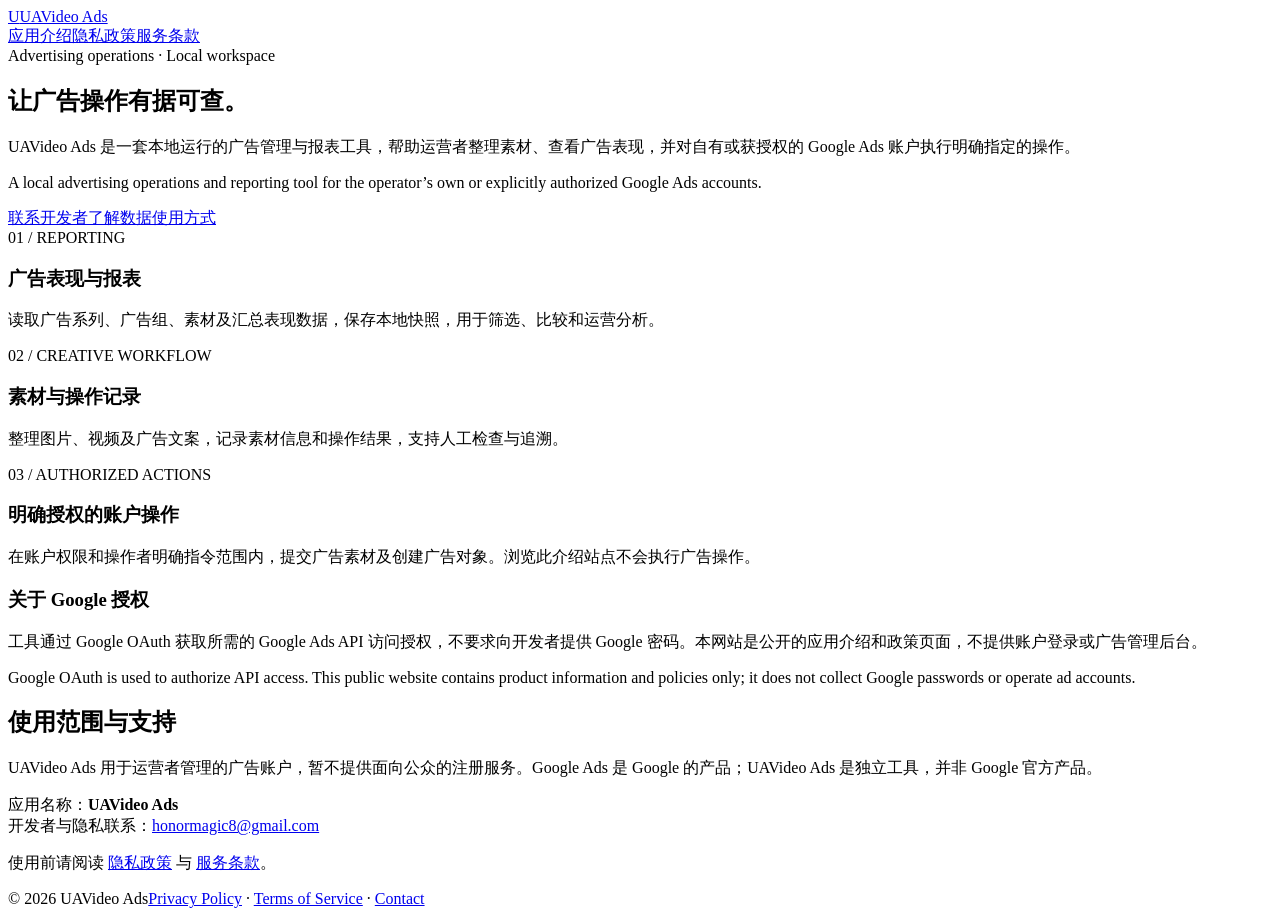
==== index.html @ 0b9f52dc "Initialize UAVideo Ads website" ====
<!doctype html>
<html lang="zh-CN"><head><meta charset="utf-8"><meta name="viewport" content="width=device-width,initial-scale=1"><meta name="description" content="UAVideo Ads 是面向运营者自有或获授权 Google Ads 账户的本地广告管理与报表工具。了解功能、数据使用与联系信息。"><title>UAVideo Ads — 广告管理与报表工具</title><link rel="stylesheet" href="style.css"></head>
<body><header><div class="wrap"><a class="brand" href="./"><span aria-hidden="true">U</span>UAVideo Ads</a><nav aria-label="主导航"><a href="./" aria-current="page">应用介绍</a><a href="privacy.html">隐私政策</a><a href="terms.html">服务条款</a></nav></div></header>
<main><div class="wrap"><section class="hero"><div class="eyebrow">Advertising operations · Local workspace</div><h1>让广告操作有据可查。</h1><p class="lead">UAVideo Ads 是一套本地运行的广告管理与报表工具，帮助运营者整理素材、查看广告表现，并对自有或获授权的 Google Ads 账户执行明确指定的操作。</p><p class="en" lang="en">A local advertising operations and reporting tool for the operator’s own or explicitly authorized Google Ads accounts.</p><div class="actions"><a class="button primary" href="mailto:honormagic8@gmail.com">联系开发者</a><a class="button" href="privacy.html">了解数据使用方式</a></div></section>
<div class="grid"><section class="card"><span class="number">01 / REPORTING</span><h3>广告表现与报表</h3><p>读取广告系列、广告组、素材及汇总表现数据，保存本地快照，用于筛选、比较和运营分析。</p></section><section class="card"><span class="number">02 / CREATIVE WORKFLOW</span><h3>素材与操作记录</h3><p>整理图片、视频及广告文案，记录素材信息和操作结果，支持人工检查与追溯。</p></section><section class="card"><span class="number">03 / AUTHORIZED ACTIONS</span><h3>明确授权的账户操作</h3><p>在账户权限和操作者明确指令范围内，提交广告素材及创建广告对象。浏览此介绍站点不会执行广告操作。</p></section></div>
<section class="note"><h3>关于 Google 授权</h3><p>工具通过 Google OAuth 获取所需的 Google Ads API 访问授权，不要求向开发者提供 Google 密码。本网站是公开的应用介绍和政策页面，不提供账户登录或广告管理后台。</p><p class="en" lang="en">Google OAuth is used to authorize API access. This public website contains product information and policies only; it does not collect Google passwords or operate ad accounts.</p></section>
<section><h2>使用范围与支持</h2><p>UAVideo Ads 用于运营者管理的广告账户，暂不提供面向公众的注册服务。Google Ads 是 Google 的产品；UAVideo Ads 是独立工具，并非 Google 官方产品。</p><p>应用名称：<strong>UAVideo Ads</strong><br>开发者与隐私联系：<a href="mailto:honormagic8@gmail.com">honormagic8@gmail.com</a></p><p>使用前请阅读 <a href="privacy.html">隐私政策</a> 与 <a href="terms.html">服务条款</a>。</p></section></div></main>
<footer><div class="wrap"><span>© 2026 UAVideo Ads</span><span><a href="privacy.html">Privacy Policy</a> · <a href="terms.html">Terms of Service</a> · <a href="mailto:honormagic8@gmail.com">Contact</a></span></div></footer></body></html>
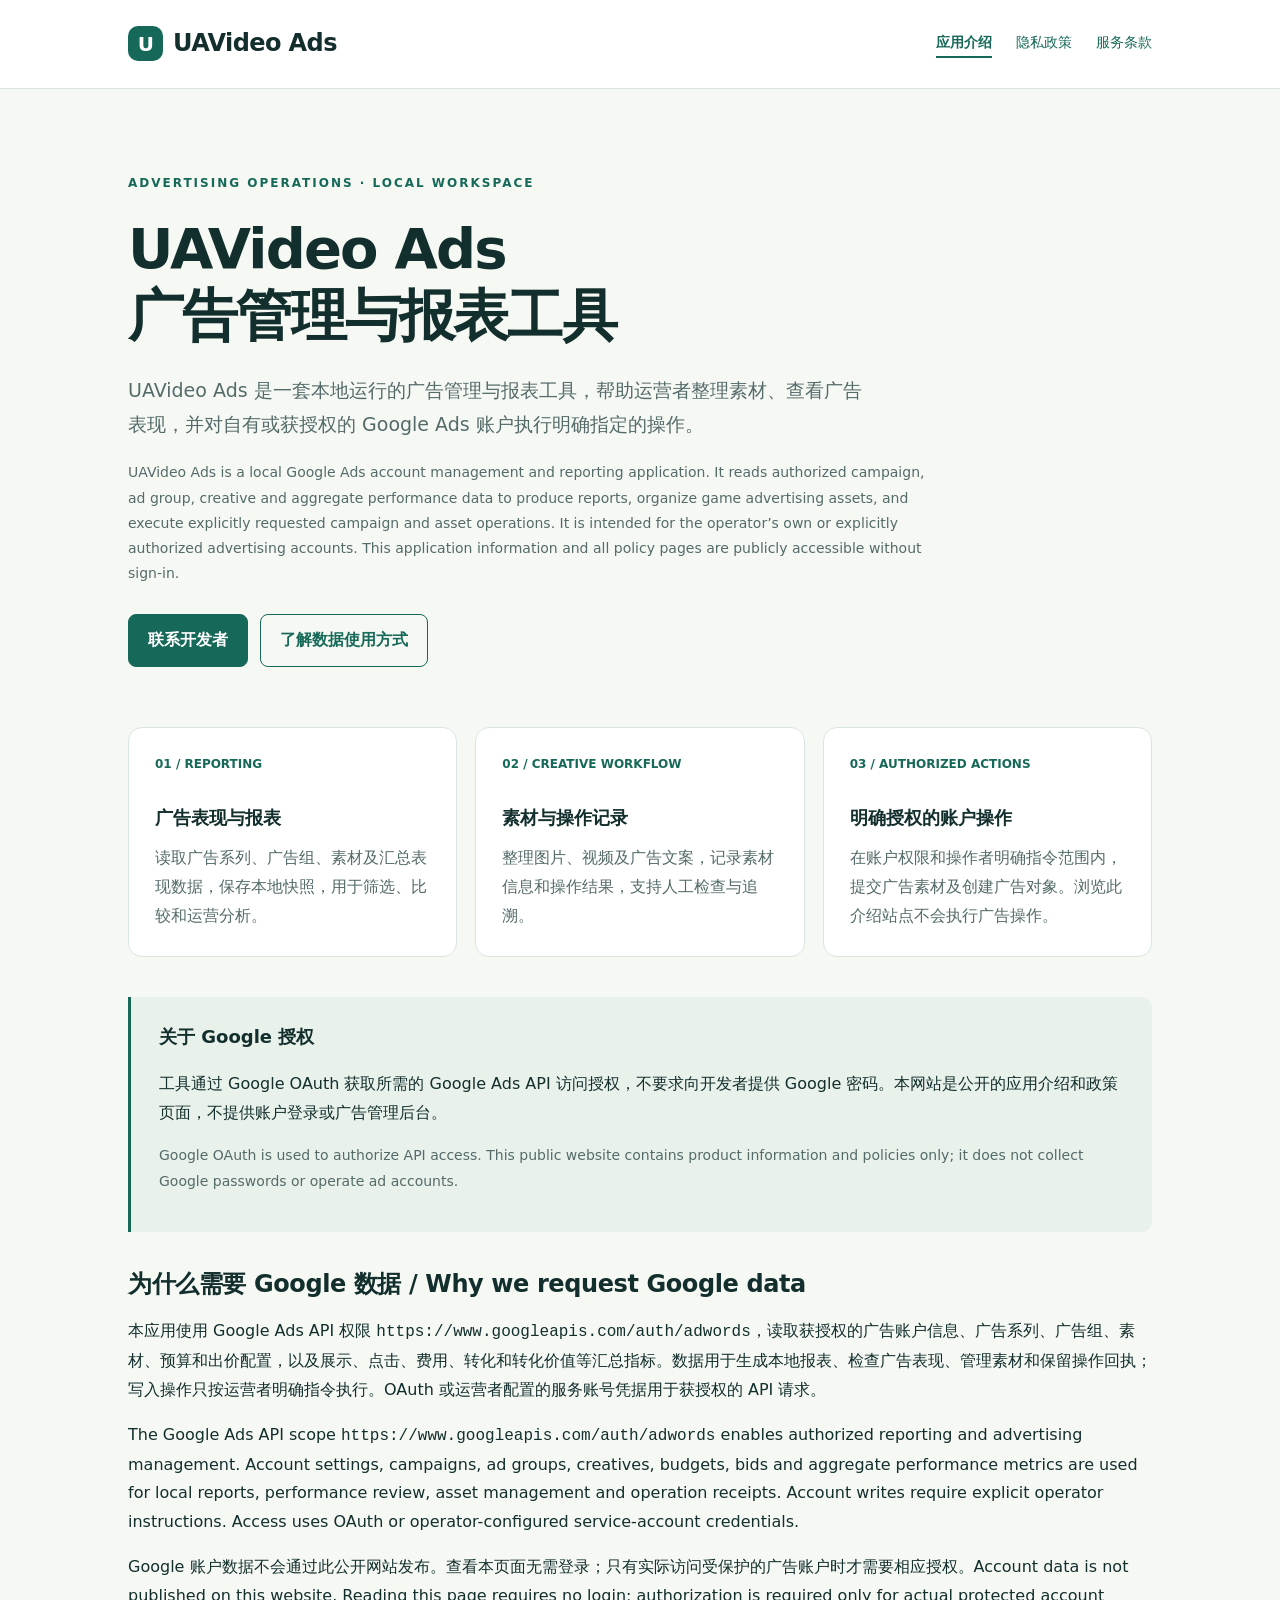
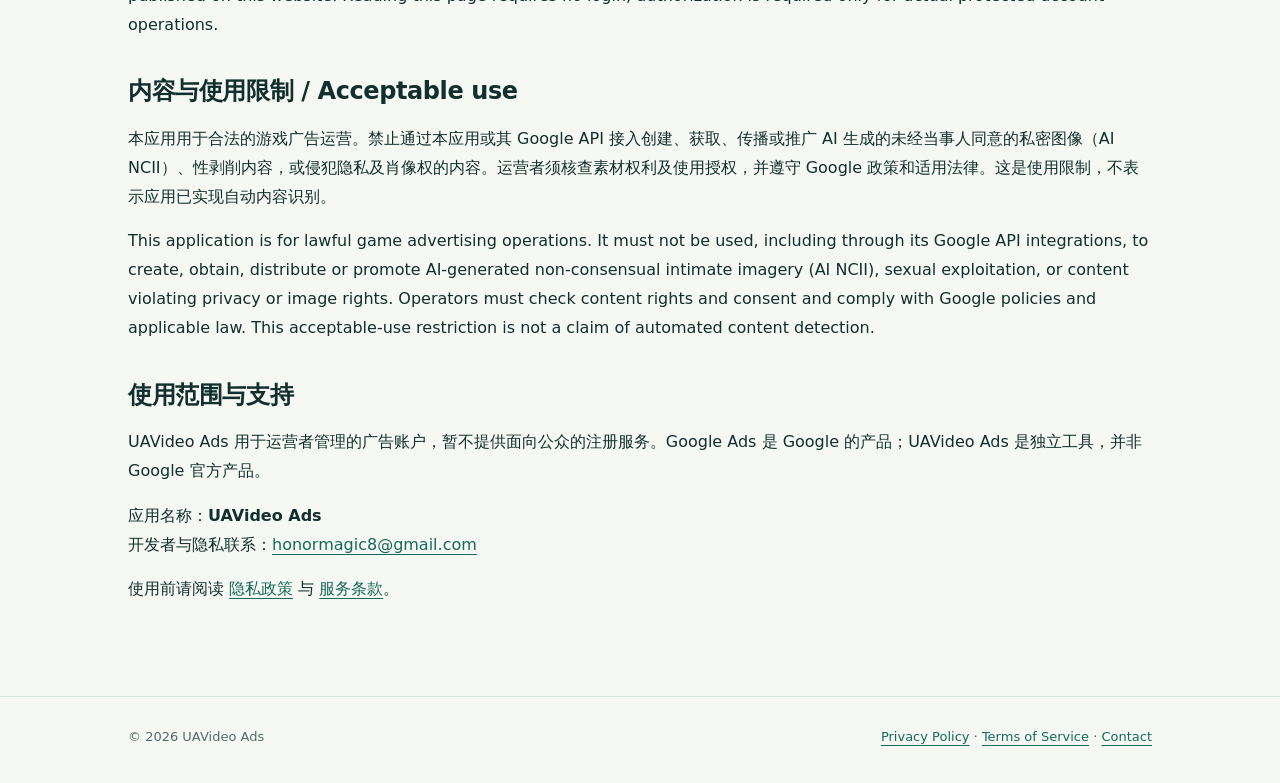
==== commit 29e7b238: "Clarify app purpose and privacy controls; add Google verification file" ====
--- a/index.html
+++ b/index.html
@@ -1,8 +1,10 @@
 <!doctype html>
 <html lang="zh-CN"><head><meta charset="utf-8"><meta name="viewport" content="width=device-width,initial-scale=1"><meta name="description" content="UAVideo Ads 是面向运营者自有或获授权 Google Ads 账户的本地广告管理与报表工具。了解功能、数据使用与联系信息。"><title>UAVideo Ads — 广告管理与报表工具</title><link rel="stylesheet" href="style.css"></head>
 <body><header><div class="wrap"><a class="brand" href="./"><span aria-hidden="true">U</span>UAVideo Ads</a><nav aria-label="主导航"><a href="./" aria-current="page">应用介绍</a><a href="privacy.html">隐私政策</a><a href="terms.html">服务条款</a></nav></div></header>
-<main><div class="wrap"><section class="hero"><div class="eyebrow">Advertising operations · Local workspace</div><h1>让广告操作有据可查。</h1><p class="lead">UAVideo Ads 是一套本地运行的广告管理与报表工具，帮助运营者整理素材、查看广告表现，并对自有或获授权的 Google Ads 账户执行明确指定的操作。</p><p class="en" lang="en">A local advertising operations and reporting tool for the operator’s own or explicitly authorized Google Ads accounts.</p><div class="actions"><a class="button primary" href="mailto:honormagic8@gmail.com">联系开发者</a><a class="button" href="privacy.html">了解数据使用方式</a></div></section>
+<main><div class="wrap"><section class="hero"><div class="eyebrow">Advertising operations · Local workspace</div><h1>UAVideo Ads<br>广告管理与报表工具</h1><p class="lead">UAVideo Ads 是一套本地运行的广告管理与报表工具，帮助运营者整理素材、查看广告表现，并对自有或获授权的 Google Ads 账户执行明确指定的操作。</p><p class="en" lang="en">UAVideo Ads is a local Google Ads account management and reporting application. It reads authorized campaign, ad group, creative and aggregate performance data to produce reports, organize game advertising assets, and execute explicitly requested campaign and asset operations. It is intended for the operator’s own or explicitly authorized advertising accounts. This application information and all policy pages are publicly accessible without sign-in.</p><div class="actions"><a class="button primary" href="mailto:honormagic8@gmail.com">联系开发者</a><a class="button" href="privacy.html">了解数据使用方式</a></div></section>
 <div class="grid"><section class="card"><span class="number">01 / REPORTING</span><h3>广告表现与报表</h3><p>读取广告系列、广告组、素材及汇总表现数据，保存本地快照，用于筛选、比较和运营分析。</p></section><section class="card"><span class="number">02 / CREATIVE WORKFLOW</span><h3>素材与操作记录</h3><p>整理图片、视频及广告文案，记录素材信息和操作结果，支持人工检查与追溯。</p></section><section class="card"><span class="number">03 / AUTHORIZED ACTIONS</span><h3>明确授权的账户操作</h3><p>在账户权限和操作者明确指令范围内，提交广告素材及创建广告对象。浏览此介绍站点不会执行广告操作。</p></section></div>
 <section class="note"><h3>关于 Google 授权</h3><p>工具通过 Google OAuth 获取所需的 Google Ads API 访问授权，不要求向开发者提供 Google 密码。本网站是公开的应用介绍和政策页面，不提供账户登录或广告管理后台。</p><p class="en" lang="en">Google OAuth is used to authorize API access. This public website contains product information and policies only; it does not collect Google passwords or operate ad accounts.</p></section>
+<section id="data-purpose"><h2>为什么需要 Google 数据 / Why we request Google data</h2><p>本应用使用 Google Ads API 权限 <code>https://www.googleapis.com/auth/adwords</code>，读取获授权的广告账户信息、广告系列、广告组、素材、预算和出价配置，以及展示、点击、费用、转化和转化价值等汇总指标。数据用于生成本地报表、检查广告表现、管理素材和保留操作回执；写入操作只按运营者明确指令执行。OAuth 或运营者配置的服务账号凭据用于获授权的 API 请求。</p><p lang="en">The Google Ads API scope <code>https://www.googleapis.com/auth/adwords</code> enables authorized reporting and advertising management. Account settings, campaigns, ad groups, creatives, budgets, bids and aggregate performance metrics are used for local reports, performance review, asset management and operation receipts. Account writes require explicit operator instructions. Access uses OAuth or operator-configured service-account credentials.</p><p>Google 账户数据不会通过此公开网站发布。查看本页面无需登录；只有实际访问受保护的广告账户时才需要相应授权。<span lang="en">Account data is not published on this website. Reading this page requires no login; authorization is required only for actual protected account operations.</span></p></section>
+<section id="acceptable-use"><h2>内容与使用限制 / Acceptable use</h2><p>本应用用于合法的游戏广告运营。禁止通过本应用或其 Google API 接入创建、获取、传播或推广 AI 生成的未经当事人同意的私密图像（AI NCII）、性剥削内容，或侵犯隐私及肖像权的内容。运营者须核查素材权利及使用授权，并遵守 Google 政策和适用法律。这是使用限制，不表示应用已实现自动内容识别。</p><p lang="en">This application is for lawful game advertising operations. It must not be used, including through its Google API integrations, to create, obtain, distribute or promote AI-generated non-consensual intimate imagery (AI NCII), sexual exploitation, or content violating privacy or image rights. Operators must check content rights and consent and comply with Google policies and applicable law. This acceptable-use restriction is not a claim of automated content detection.</p></section>
 <section><h2>使用范围与支持</h2><p>UAVideo Ads 用于运营者管理的广告账户，暂不提供面向公众的注册服务。Google Ads 是 Google 的产品；UAVideo Ads 是独立工具，并非 Google 官方产品。</p><p>应用名称：<strong>UAVideo Ads</strong><br>开发者与隐私联系：<a href="mailto:honormagic8@gmail.com">honormagic8@gmail.com</a></p><p>使用前请阅读 <a href="privacy.html">隐私政策</a> 与 <a href="terms.html">服务条款</a>。</p></section></div></main>
 <footer><div class="wrap"><span>© 2026 UAVideo Ads</span><span><a href="privacy.html">Privacy Policy</a> · <a href="terms.html">Terms of Service</a> · <a href="mailto:honormagic8@gmail.com">Contact</a></span></div></footer></body></html>
--- a/style.css
+++ b/style.css
@@ -0,0 +1 @@
+:root{color-scheme:light;--ink:#132f2d;--muted:#546b69;--green:#166958;--line:#d9e5e1;--paper:#f6f8f4}*{box-sizing:border-box}body{margin:0;background:var(--paper);color:var(--ink);font:16px/1.8 system-ui,-apple-system,BlinkMacSystemFont,"Segoe UI","Microsoft YaHei",sans-serif}a{color:var(--green);text-underline-offset:4px}a:hover{text-decoration-thickness:2px}a:focus-visible{outline:3px solid #e8a33c;outline-offset:5px}.wrap{max-width:1080px;margin:auto;padding:0 28px}header{border-bottom:1px solid var(--line);background:#fff}header .wrap{display:flex;align-items:center;justify-content:space-between;gap:24px;min-height:88px}.brand{font-weight:760;letter-spacing:-.6px;text-decoration:none;font-size:24px;color:var(--ink)}.brand span{display:inline-grid;place-items:center;background:var(--green);color:white;width:35px;height:35px;border-radius:10px;font-size:20px;margin-right:10px}nav{display:flex;gap:24px;flex-wrap:wrap}nav a{font-size:14px;text-decoration:none}nav a[aria-current=page]{font-weight:750;border-bottom:2px solid var(--green)}main{padding:64px 0 76px}.eyebrow{letter-spacing:2px;font-size:12px;font-weight:750;color:var(--green);text-transform:uppercase}.hero{padding:20px 0 40px;max-width:800px}h1{font-size:clamp(34px,5vw,56px);letter-spacing:-1.8px;line-height:1.2;margin:20px 0 24px}h2{font-size:24px;line-height:1.4;margin:36px 0 12px;letter-spacing:-.4px}h3{font-size:18px;margin:0 0 10px}.lead{font-size:19px;color:var(--muted);max-width:740px}.en{color:var(--muted);font-size:14px}.actions{display:flex;gap:12px;flex-wrap:wrap;margin-top:28px}.button{display:inline-block;padding:11px 19px;border-radius:8px;border:1px solid var(--green);text-decoration:none;font-weight:650}.button.primary{background:var(--green);color:white}.grid{display:grid;grid-template-columns:repeat(3,1fr);gap:18px;margin:20px 0 40px}.card{background:white;border:1px solid var(--line);border-radius:14px;padding:26px}.card .number{color:var(--green);font-size:12px;font-weight:750;display:block;margin-bottom:26px}.card p{margin:0;color:var(--muted)}.note{padding:24px 28px;border-left:3px solid var(--green);background:#e9f1eb;border-radius:0 10px 10px 0}.document{max-width:800px}.document h1{font-size:42px}.document section{margin:32px 0}.document p{margin:10px 0}.document ul{padding-left:24px}footer{border-top:1px solid var(--line);padding:28px 0 36px;font-size:13px;color:var(--muted)}footer .wrap{display:flex;justify-content:space-between;gap:16px;flex-wrap:wrap}.meta{font-size:13px;color:var(--muted)}@media(max-width:680px){.wrap{padding:0 20px}header .wrap{align-items:flex-start;flex-direction:column;gap:12px;padding-top:18px;padding-bottom:18px}nav{gap:18px}main{padding:30px 0 48px}.hero{padding-top:8px}.grid{grid-template-columns:1fr}.card .number{margin-bottom:12px}.document h1{font-size:34px}.lead{font-size:17px}}
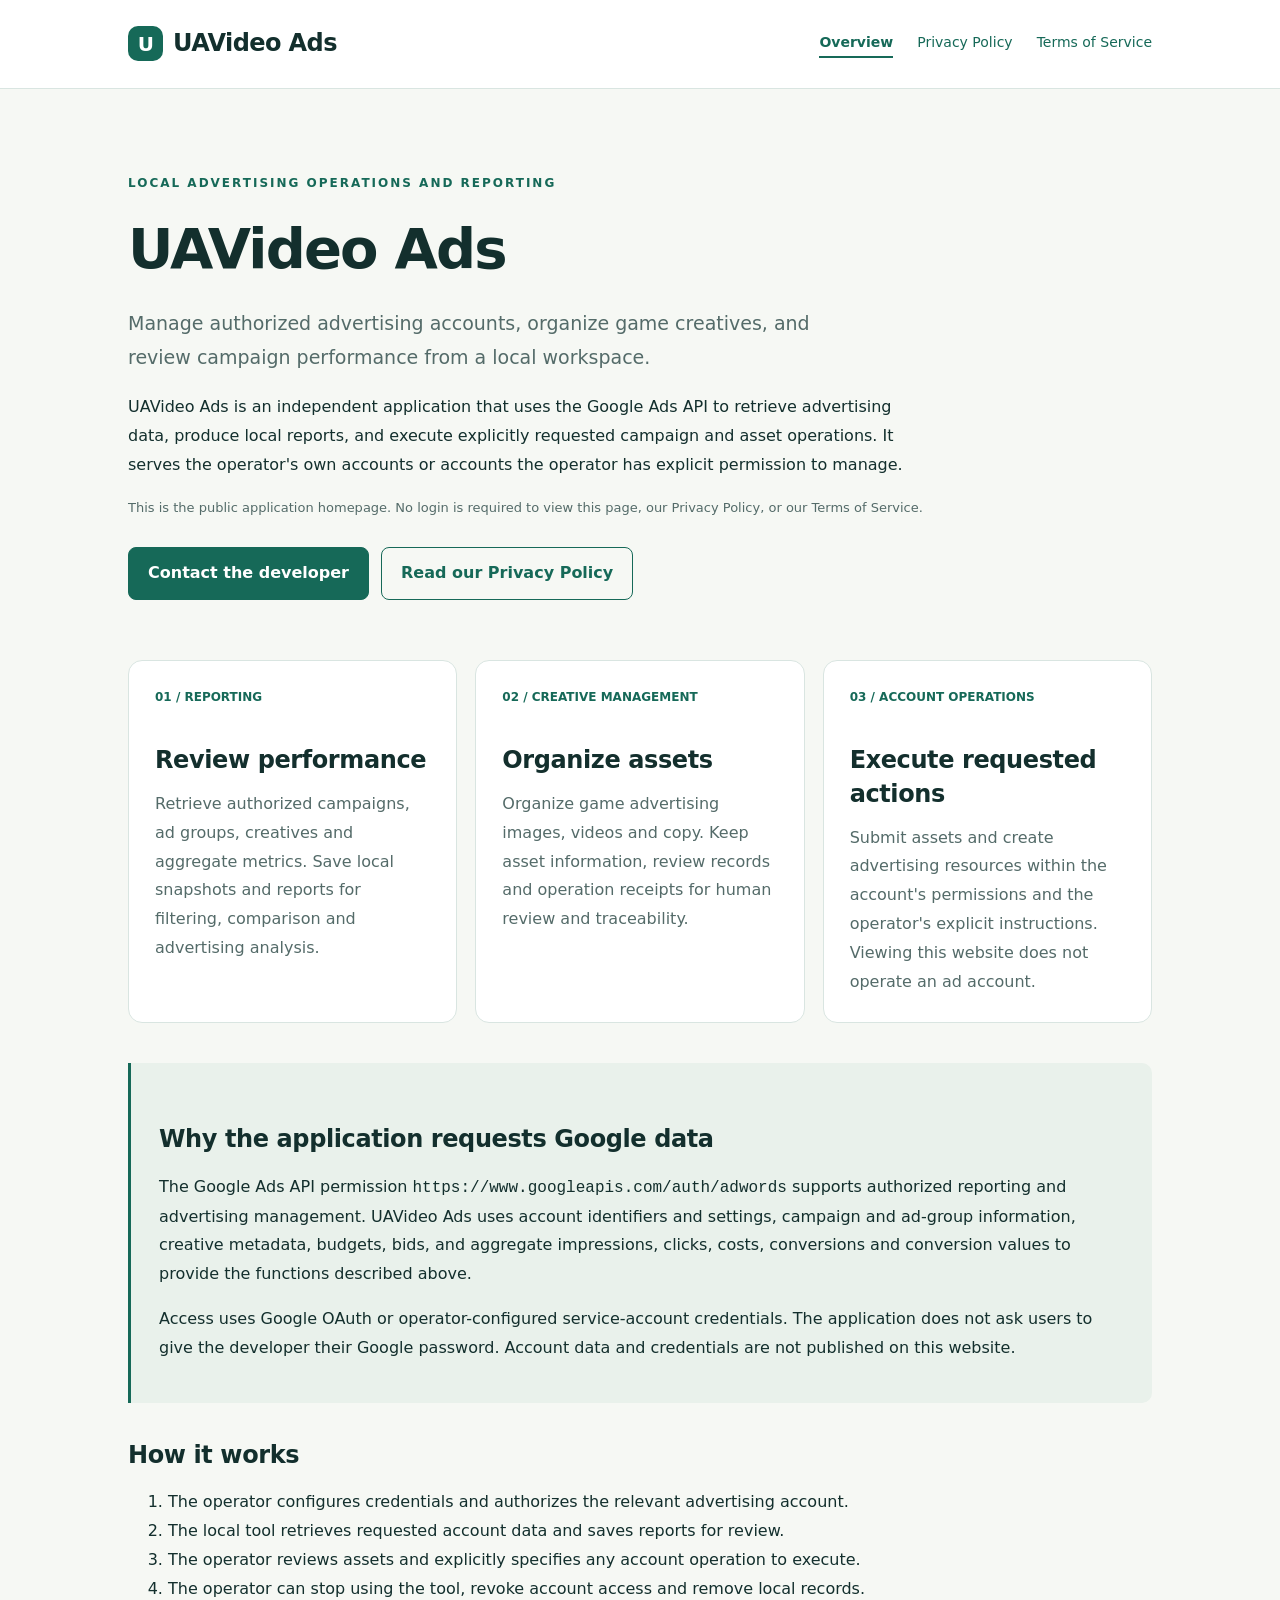
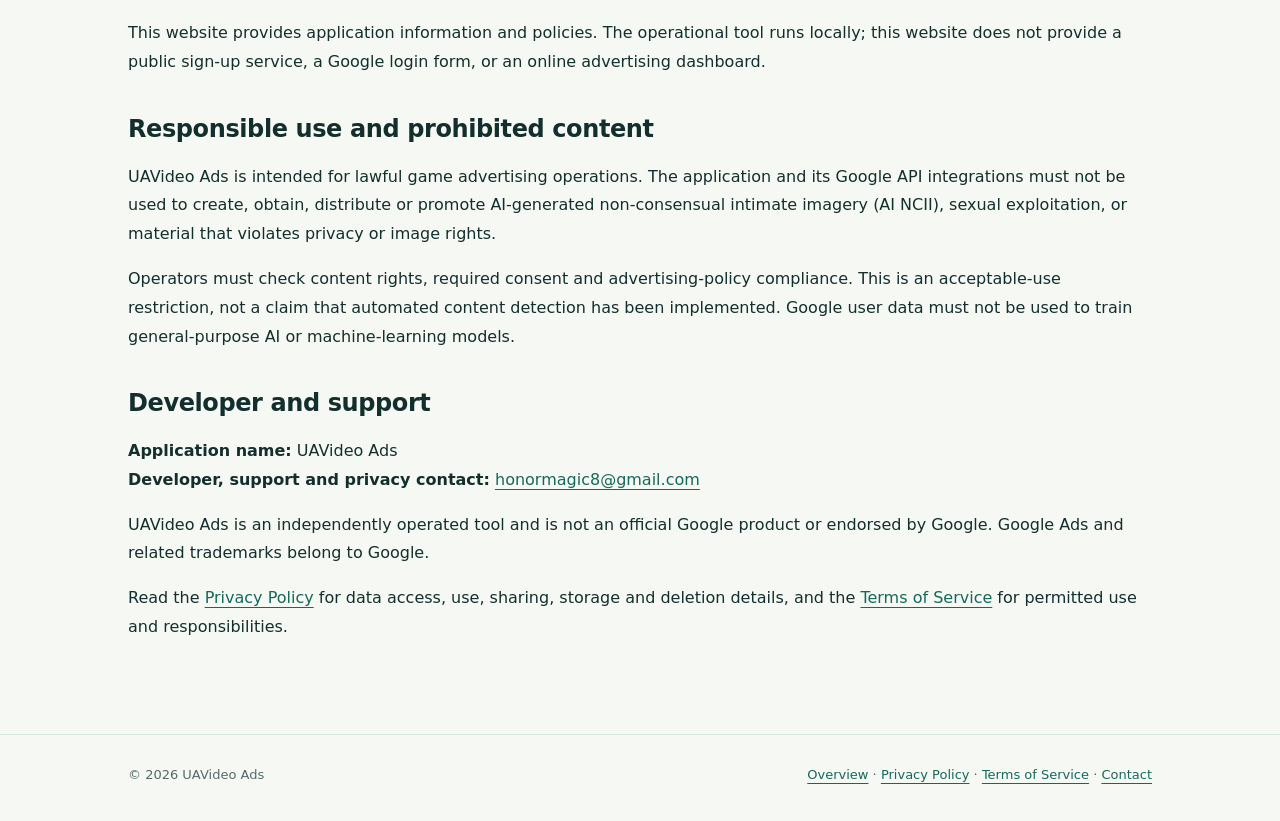
==== commit dc85a9ea: "Publish English-only application overview, privacy policy and terms" ====
--- a/index.html
+++ b/index.html
@@ -1,10 +1,34 @@
 <!doctype html>
-<html lang="zh-CN"><head><meta charset="utf-8"><meta name="viewport" content="width=device-width,initial-scale=1"><meta name="description" content="UAVideo Ads 是面向运营者自有或获授权 Google Ads 账户的本地广告管理与报表工具。了解功能、数据使用与联系信息。"><title>UAVideo Ads — 广告管理与报表工具</title><link rel="stylesheet" href="style.css"></head>
-<body><header><div class="wrap"><a class="brand" href="./"><span aria-hidden="true">U</span>UAVideo Ads</a><nav aria-label="主导航"><a href="./" aria-current="page">应用介绍</a><a href="privacy.html">隐私政策</a><a href="terms.html">服务条款</a></nav></div></header>
-<main><div class="wrap"><section class="hero"><div class="eyebrow">Advertising operations · Local workspace</div><h1>UAVideo Ads<br>广告管理与报表工具</h1><p class="lead">UAVideo Ads 是一套本地运行的广告管理与报表工具，帮助运营者整理素材、查看广告表现，并对自有或获授权的 Google Ads 账户执行明确指定的操作。</p><p class="en" lang="en">UAVideo Ads is a local Google Ads account management and reporting application. It reads authorized campaign, ad group, creative and aggregate performance data to produce reports, organize game advertising assets, and execute explicitly requested campaign and asset operations. It is intended for the operator’s own or explicitly authorized advertising accounts. This application information and all policy pages are publicly accessible without sign-in.</p><div class="actions"><a class="button primary" href="mailto:honormagic8@gmail.com">联系开发者</a><a class="button" href="privacy.html">了解数据使用方式</a></div></section>
-<div class="grid"><section class="card"><span class="number">01 / REPORTING</span><h3>广告表现与报表</h3><p>读取广告系列、广告组、素材及汇总表现数据，保存本地快照，用于筛选、比较和运营分析。</p></section><section class="card"><span class="number">02 / CREATIVE WORKFLOW</span><h3>素材与操作记录</h3><p>整理图片、视频及广告文案，记录素材信息和操作结果，支持人工检查与追溯。</p></section><section class="card"><span class="number">03 / AUTHORIZED ACTIONS</span><h3>明确授权的账户操作</h3><p>在账户权限和操作者明确指令范围内，提交广告素材及创建广告对象。浏览此介绍站点不会执行广告操作。</p></section></div>
-<section class="note"><h3>关于 Google 授权</h3><p>工具通过 Google OAuth 获取所需的 Google Ads API 访问授权，不要求向开发者提供 Google 密码。本网站是公开的应用介绍和政策页面，不提供账户登录或广告管理后台。</p><p class="en" lang="en">Google OAuth is used to authorize API access. This public website contains product information and policies only; it does not collect Google passwords or operate ad accounts.</p></section>
-<section id="data-purpose"><h2>为什么需要 Google 数据 / Why we request Google data</h2><p>本应用使用 Google Ads API 权限 <code>https://www.googleapis.com/auth/adwords</code>，读取获授权的广告账户信息、广告系列、广告组、素材、预算和出价配置，以及展示、点击、费用、转化和转化价值等汇总指标。数据用于生成本地报表、检查广告表现、管理素材和保留操作回执；写入操作只按运营者明确指令执行。OAuth 或运营者配置的服务账号凭据用于获授权的 API 请求。</p><p lang="en">The Google Ads API scope <code>https://www.googleapis.com/auth/adwords</code> enables authorized reporting and advertising management. Account settings, campaigns, ad groups, creatives, budgets, bids and aggregate performance metrics are used for local reports, performance review, asset management and operation receipts. Account writes require explicit operator instructions. Access uses OAuth or operator-configured service-account credentials.</p><p>Google 账户数据不会通过此公开网站发布。查看本页面无需登录；只有实际访问受保护的广告账户时才需要相应授权。<span lang="en">Account data is not published on this website. Reading this page requires no login; authorization is required only for actual protected account operations.</span></p></section>
-<section id="acceptable-use"><h2>内容与使用限制 / Acceptable use</h2><p>本应用用于合法的游戏广告运营。禁止通过本应用或其 Google API 接入创建、获取、传播或推广 AI 生成的未经当事人同意的私密图像（AI NCII）、性剥削内容，或侵犯隐私及肖像权的内容。运营者须核查素材权利及使用授权，并遵守 Google 政策和适用法律。这是使用限制，不表示应用已实现自动内容识别。</p><p lang="en">This application is for lawful game advertising operations. It must not be used, including through its Google API integrations, to create, obtain, distribute or promote AI-generated non-consensual intimate imagery (AI NCII), sexual exploitation, or content violating privacy or image rights. Operators must check content rights and consent and comply with Google policies and applicable law. This acceptable-use restriction is not a claim of automated content detection.</p></section>
-<section><h2>使用范围与支持</h2><p>UAVideo Ads 用于运营者管理的广告账户，暂不提供面向公众的注册服务。Google Ads 是 Google 的产品；UAVideo Ads 是独立工具，并非 Google 官方产品。</p><p>应用名称：<strong>UAVideo Ads</strong><br>开发者与隐私联系：<a href="mailto:honormagic8@gmail.com">honormagic8@gmail.com</a></p><p>使用前请阅读 <a href="privacy.html">隐私政策</a> 与 <a href="terms.html">服务条款</a>。</p></section></div></main>
-<footer><div class="wrap"><span>© 2026 UAVideo Ads</span><span><a href="privacy.html">Privacy Policy</a> · <a href="terms.html">Terms of Service</a> · <a href="mailto:honormagic8@gmail.com">Contact</a></span></div></footer></body></html>
+<html lang="en">
+<head>
+<meta charset="utf-8">
+<meta name="viewport" content="width=device-width,initial-scale=1">
+<meta name="description" content="UAVideo Ads is a local Google Ads account management and reporting tool for authorized game advertising accounts.">
+<title>UAVideo Ads</title>
+<link rel="stylesheet" href="style.css">
+</head>
+<body>
+<header><div class="wrap"><a class="brand" href="./"><span aria-hidden="true">U</span>UAVideo Ads</a><nav aria-label="Main navigation"><a href="./" aria-current="page">Overview</a><a href="privacy.html">Privacy Policy</a><a href="terms.html">Terms of Service</a></nav></div></header>
+<main><div class="wrap">
+
+<section class="hero">
+<div class="eyebrow">Local advertising operations and reporting</div>
+<h1>UAVideo Ads</h1>
+<p class="lead">Manage authorized advertising accounts, organize game creatives, and review campaign performance from a local workspace.</p>
+<p>UAVideo Ads is an independent application that uses the Google Ads API to retrieve advertising data, produce local reports, and execute explicitly requested campaign and asset operations. It serves the operator's own accounts or accounts the operator has explicit permission to manage.</p>
+<p class="meta">This is the public application homepage. No login is required to view this page, our Privacy Policy, or our Terms of Service.</p>
+<div class="actions"><a class="button primary" href="mailto:honormagic8@gmail.com">Contact the developer</a><a class="button" href="privacy.html">Read our Privacy Policy</a></div>
+</section>
+<div class="grid">
+<section class="card"><span class="number">01 / REPORTING</span><h2>Review performance</h2><p>Retrieve authorized campaigns, ad groups, creatives and aggregate metrics. Save local snapshots and reports for filtering, comparison and advertising analysis.</p></section>
+<section class="card"><span class="number">02 / CREATIVE MANAGEMENT</span><h2>Organize assets</h2><p>Organize game advertising images, videos and copy. Keep asset information, review records and operation receipts for human review and traceability.</p></section>
+<section class="card"><span class="number">03 / ACCOUNT OPERATIONS</span><h2>Execute requested actions</h2><p>Submit assets and create advertising resources within the account's permissions and the operator's explicit instructions. Viewing this website does not operate an ad account.</p></section>
+</div>
+<section class="note"><h2>Why the application requests Google data</h2><p>The Google Ads API permission <code>https://www.googleapis.com/auth/adwords</code> supports authorized reporting and advertising management. UAVideo Ads uses account identifiers and settings, campaign and ad-group information, creative metadata, budgets, bids, and aggregate impressions, clicks, costs, conversions and conversion values to provide the functions described above.</p><p>Access uses Google OAuth or operator-configured service-account credentials. The application does not ask users to give the developer their Google password. Account data and credentials are not published on this website.</p></section>
+<section><h2>How it works</h2><ol><li>The operator configures credentials and authorizes the relevant advertising account.</li><li>The local tool retrieves requested account data and saves reports for review.</li><li>The operator reviews assets and explicitly specifies any account operation to execute.</li><li>The operator can stop using the tool, revoke account access and remove local records.</li></ol><p>This website provides application information and policies. The operational tool runs locally; this website does not provide a public sign-up service, a Google login form, or an online advertising dashboard.</p></section>
+<section><h2>Responsible use and prohibited content</h2><p>UAVideo Ads is intended for lawful game advertising operations. The application and its Google API integrations must not be used to create, obtain, distribute or promote AI-generated non-consensual intimate imagery (AI NCII), sexual exploitation, or material that violates privacy or image rights.</p><p>Operators must check content rights, required consent and advertising-policy compliance. This is an acceptable-use restriction, not a claim that automated content detection has been implemented. Google user data must not be used to train general-purpose AI or machine-learning models.</p></section>
+<section><h2>Developer and support</h2><p><strong>Application name:</strong> UAVideo Ads<br><strong>Developer, support and privacy contact:</strong> <a href="mailto:honormagic8@gmail.com">honormagic8@gmail.com</a></p><p>UAVideo Ads is an independently operated tool and is not an official Google product or endorsed by Google. Google Ads and related trademarks belong to Google.</p><p>Read the <a href="privacy.html">Privacy Policy</a> for data access, use, sharing, storage and deletion details, and the <a href="terms.html">Terms of Service</a> for permitted use and responsibilities.</p></section>
+
+</div></main>
+<footer><div class="wrap"><span>&copy; 2026 UAVideo Ads</span><span><a href="./">Overview</a> &middot; <a href="privacy.html">Privacy Policy</a> &middot; <a href="terms.html">Terms of Service</a> &middot; <a href="mailto:honormagic8@gmail.com">Contact</a></span></div></footer>
+</body></html>
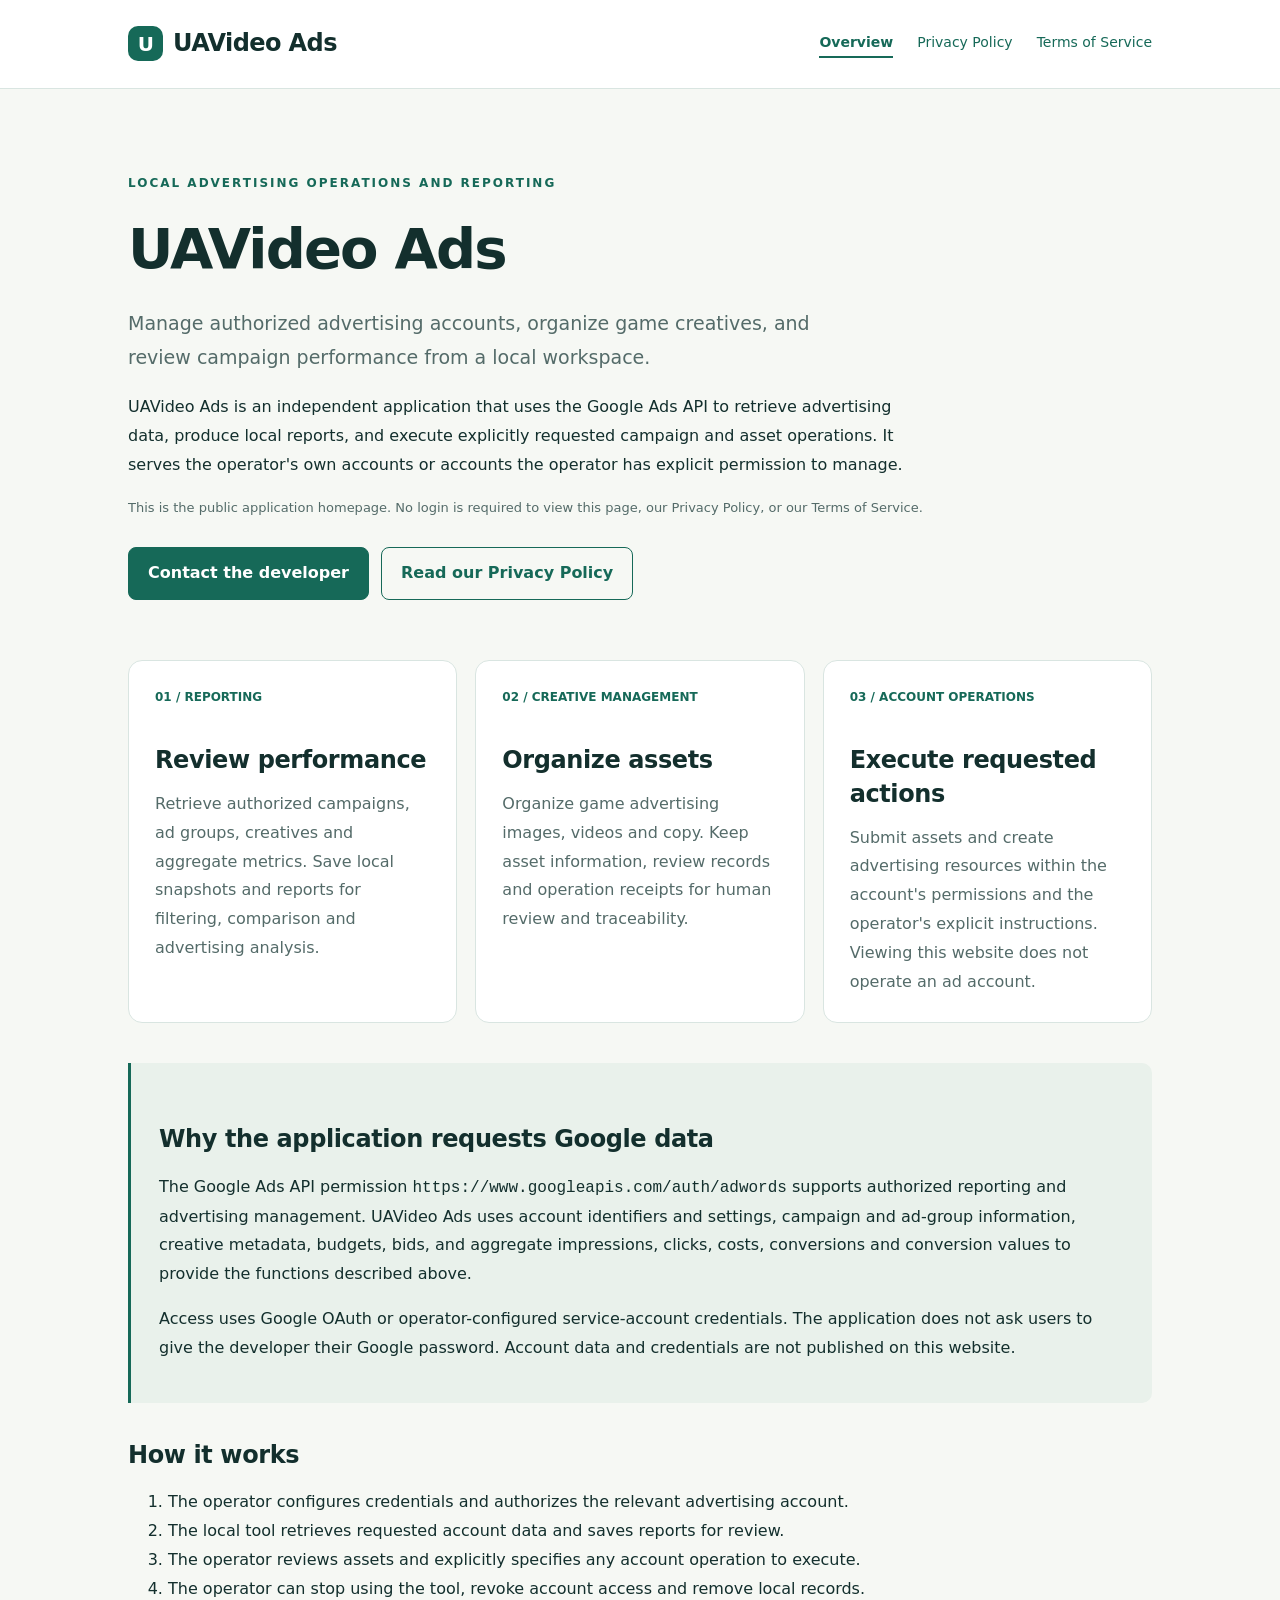
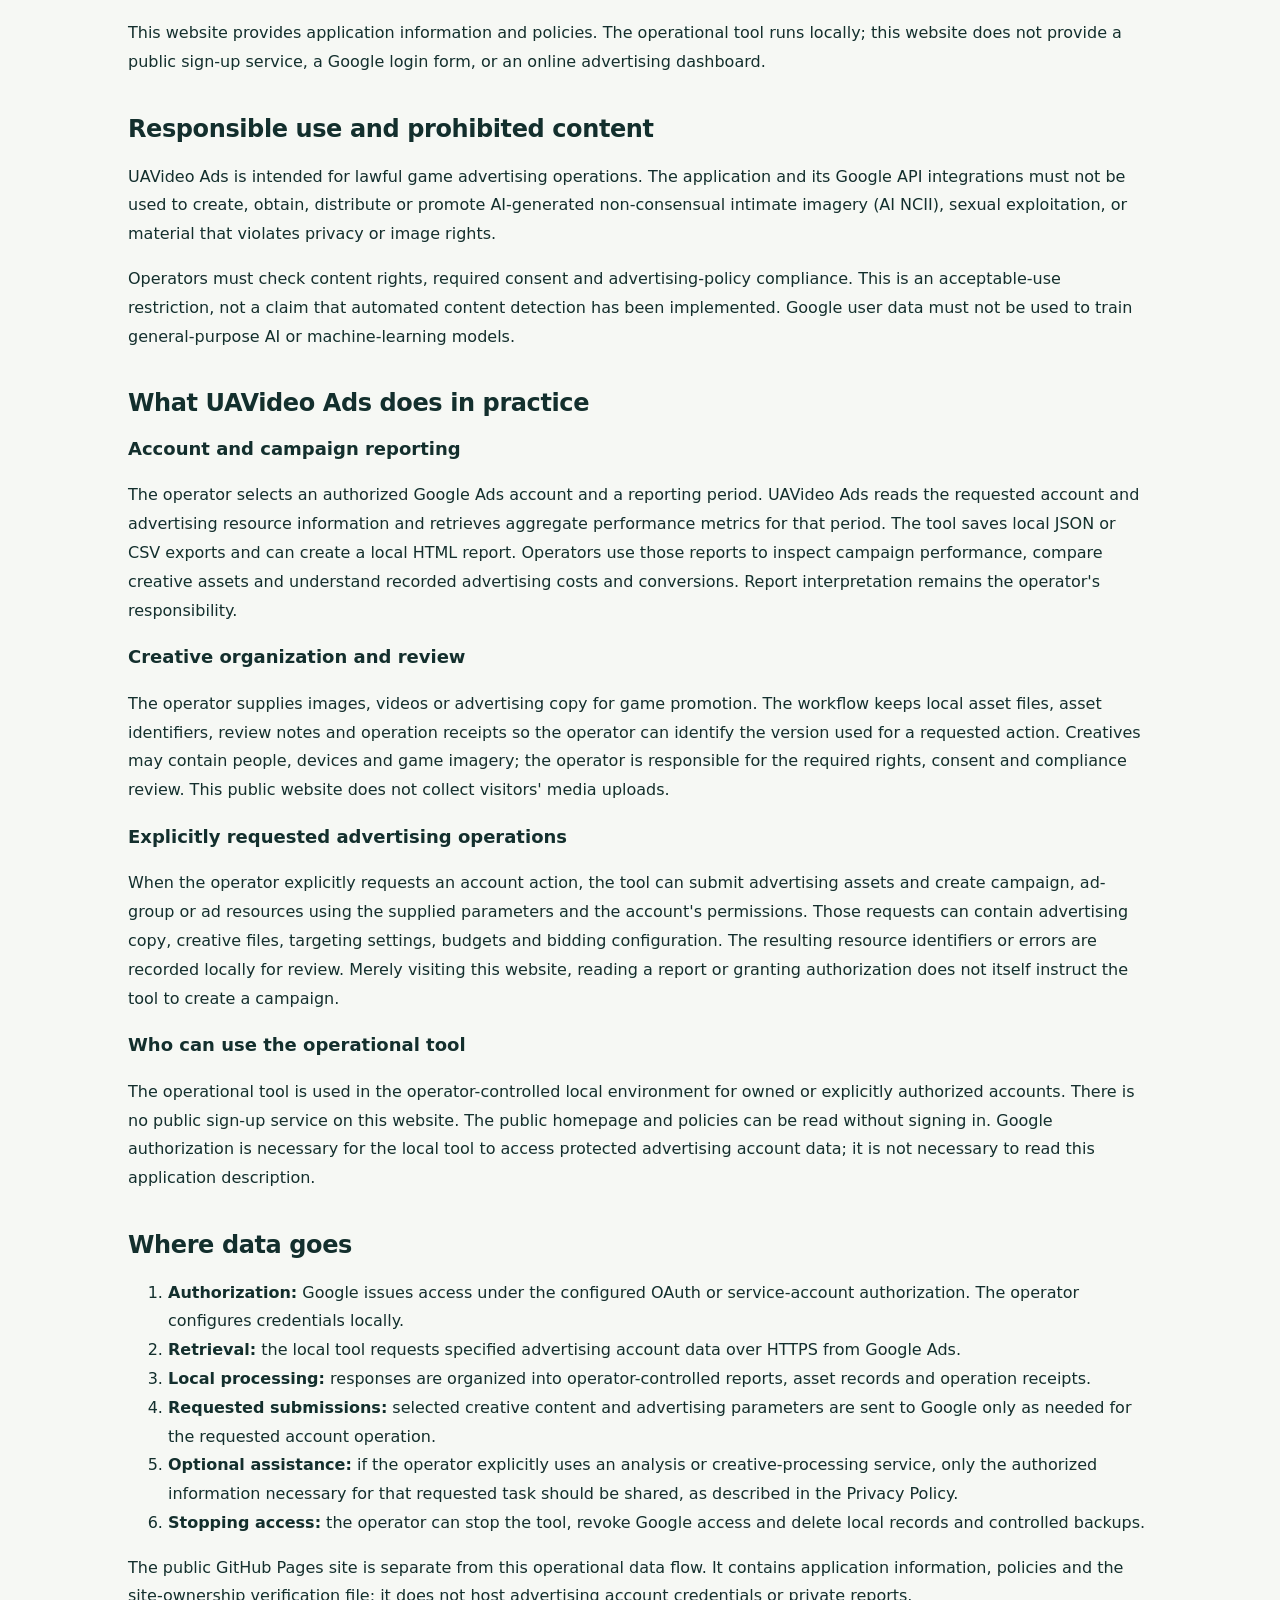
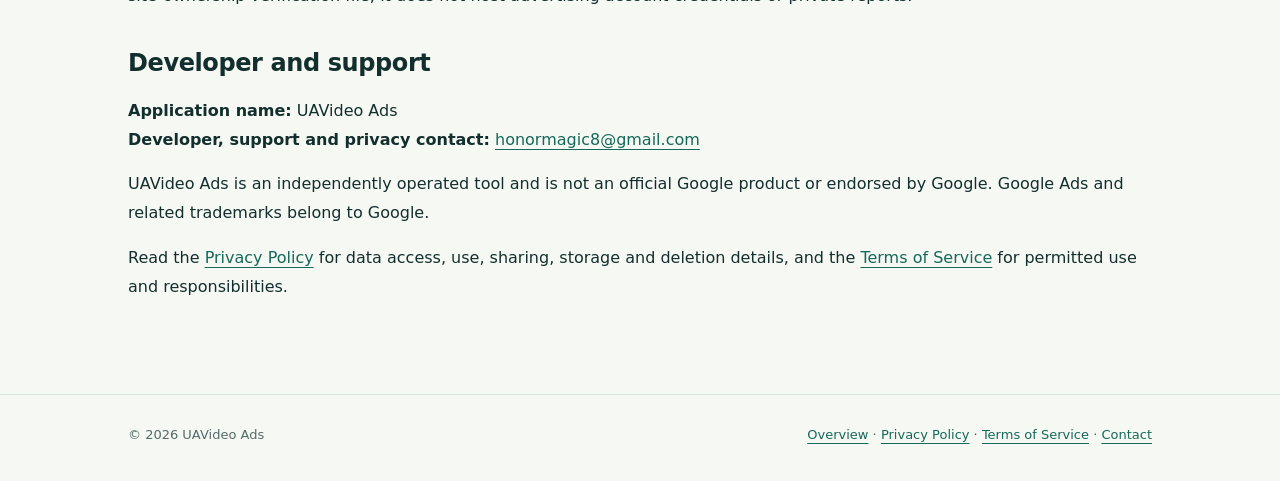
==== commit 6b1234f4: "Publish English-only application overview, privacy policy and terms" ====
--- a/index.html
+++ b/index.html
@@ -27,6 +27,15 @@
 <section class="note"><h2>Why the application requests Google data</h2><p>The Google Ads API permission <code>https://www.googleapis.com/auth/adwords</code> supports authorized reporting and advertising management. UAVideo Ads uses account identifiers and settings, campaign and ad-group information, creative metadata, budgets, bids, and aggregate impressions, clicks, costs, conversions and conversion values to provide the functions described above.</p><p>Access uses Google OAuth or operator-configured service-account credentials. The application does not ask users to give the developer their Google password. Account data and credentials are not published on this website.</p></section>
 <section><h2>How it works</h2><ol><li>The operator configures credentials and authorizes the relevant advertising account.</li><li>The local tool retrieves requested account data and saves reports for review.</li><li>The operator reviews assets and explicitly specifies any account operation to execute.</li><li>The operator can stop using the tool, revoke account access and remove local records.</li></ol><p>This website provides application information and policies. The operational tool runs locally; this website does not provide a public sign-up service, a Google login form, or an online advertising dashboard.</p></section>
 <section><h2>Responsible use and prohibited content</h2><p>UAVideo Ads is intended for lawful game advertising operations. The application and its Google API integrations must not be used to create, obtain, distribute or promote AI-generated non-consensual intimate imagery (AI NCII), sexual exploitation, or material that violates privacy or image rights.</p><p>Operators must check content rights, required consent and advertising-policy compliance. This is an acceptable-use restriction, not a claim that automated content detection has been implemented. Google user data must not be used to train general-purpose AI or machine-learning models.</p></section>
+
+<section id="application-details"><h2>What UAVideo Ads does in practice</h2>
+<h3>Account and campaign reporting</h3><p>The operator selects an authorized Google Ads account and a reporting period. UAVideo Ads reads the requested account and advertising resource information and retrieves aggregate performance metrics for that period. The tool saves local JSON or CSV exports and can create a local HTML report. Operators use those reports to inspect campaign performance, compare creative assets and understand recorded advertising costs and conversions. Report interpretation remains the operator's responsibility.</p>
+<h3>Creative organization and review</h3><p>The operator supplies images, videos or advertising copy for game promotion. The workflow keeps local asset files, asset identifiers, review notes and operation receipts so the operator can identify the version used for a requested action. Creatives may contain people, devices and game imagery; the operator is responsible for the required rights, consent and compliance review. This public website does not collect visitors' media uploads.</p>
+<h3>Explicitly requested advertising operations</h3><p>When the operator explicitly requests an account action, the tool can submit advertising assets and create campaign, ad-group or ad resources using the supplied parameters and the account's permissions. Those requests can contain advertising copy, creative files, targeting settings, budgets and bidding configuration. The resulting resource identifiers or errors are recorded locally for review. Merely visiting this website, reading a report or granting authorization does not itself instruct the tool to create a campaign.</p>
+<h3>Who can use the operational tool</h3><p>The operational tool is used in the operator-controlled local environment for owned or explicitly authorized accounts. There is no public sign-up service on this website. The public homepage and policies can be read without signing in. Google authorization is necessary for the local tool to access protected advertising account data; it is not necessary to read this application description.</p>
+</section>
+<section id="data-flow"><h2>Where data goes</h2><ol><li><strong>Authorization:</strong> Google issues access under the configured OAuth or service-account authorization. The operator configures credentials locally.</li><li><strong>Retrieval:</strong> the local tool requests specified advertising account data over HTTPS from Google Ads.</li><li><strong>Local processing:</strong> responses are organized into operator-controlled reports, asset records and operation receipts.</li><li><strong>Requested submissions:</strong> selected creative content and advertising parameters are sent to Google only as needed for the requested account operation.</li><li><strong>Optional assistance:</strong> if the operator explicitly uses an analysis or creative-processing service, only the authorized information necessary for that requested task should be shared, as described in the Privacy Policy.</li><li><strong>Stopping access:</strong> the operator can stop the tool, revoke Google access and delete local records and controlled backups.</li></ol><p>The public GitHub Pages site is separate from this operational data flow. It contains application information, policies and the site-ownership verification file; it does not host advertising account credentials or private reports.</p></section>
+
 <section><h2>Developer and support</h2><p><strong>Application name:</strong> UAVideo Ads<br><strong>Developer, support and privacy contact:</strong> <a href="mailto:honormagic8@gmail.com">honormagic8@gmail.com</a></p><p>UAVideo Ads is an independently operated tool and is not an official Google product or endorsed by Google. Google Ads and related trademarks belong to Google.</p><p>Read the <a href="privacy.html">Privacy Policy</a> for data access, use, sharing, storage and deletion details, and the <a href="terms.html">Terms of Service</a> for permitted use and responsibilities.</p></section>
 
 </div></main>
